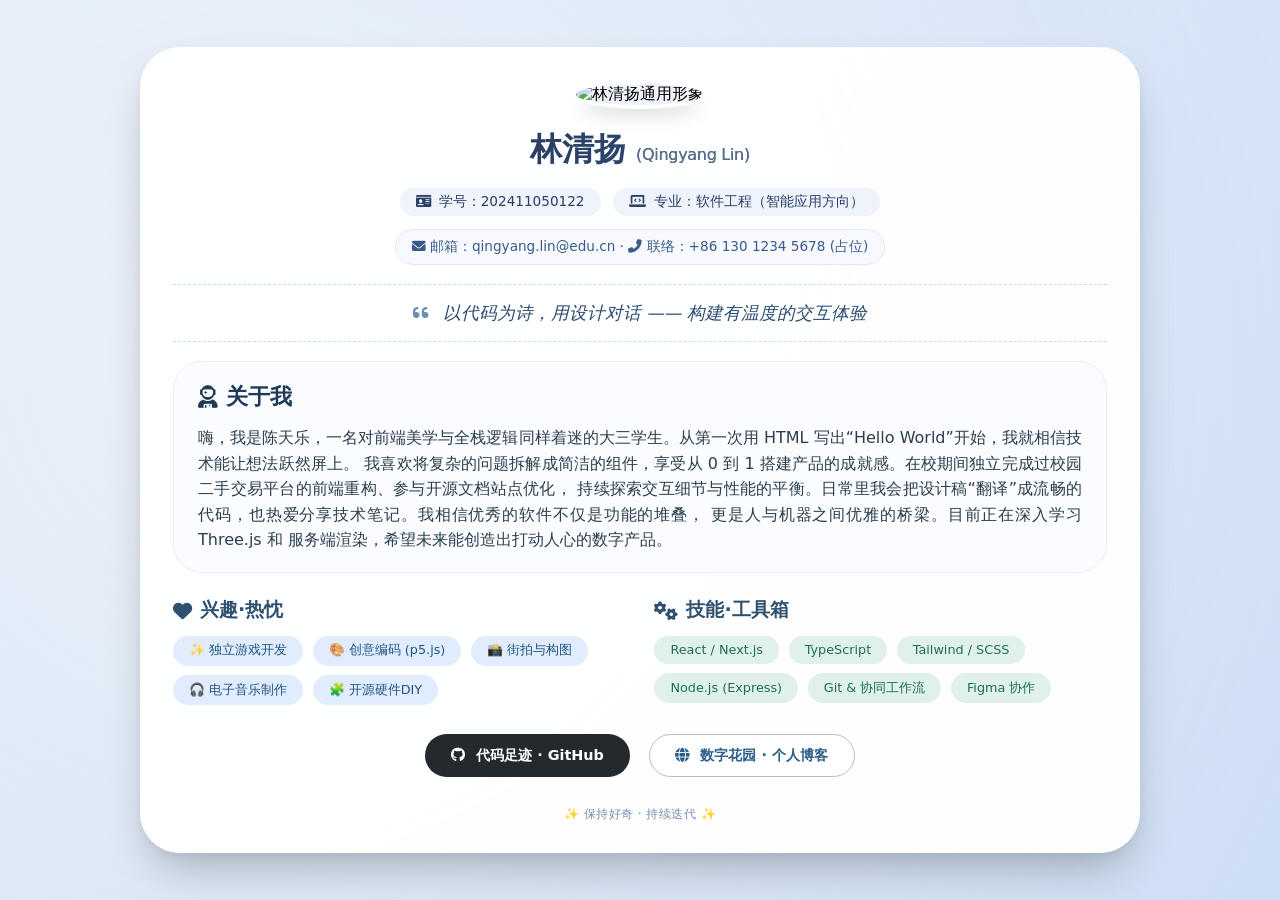
==== my-card/index.html @ 689b9042 "Add files via upload" ====
<!DOCTYPE html>
<html lang="zh-CN">
<head>
    <meta charset="UTF-8">
    <meta name="viewport" content="width=device-width, initial-scale=1.0, viewport-fit=cover">
    <title>数字名片 | 陈天乐 · 前端开发</title>
    <link rel="stylesheet" href="https://cdnjs.cloudflare.com/ajax/libs/font-awesome/6.0.0-beta3/css/all.min.css">
    <link rel="stylesheet" href="style.css">
</head>
<body>
    <div class="background-decoration"></div>
    <main class="card-container">
        <div class="digital-card">
            <div class="avatar-wrapper">
                <img src="images/avatar.svg" alt="林清扬通用形象" class="avatar">
            </div>
            <div class="identity">
                <h1 class="name">林清扬 <span class="nickname">(Qingyang Lin)</span></h1>
                <div class="badge-row">
                    <span class="info-badge"><i class="fas fa-id-card"></i> 学号：202411050122</span>
                    <span class="info-badge"><i class="fas fa-laptop-code"></i> 专业：软件工程（智能应用方向）</span>
                </div>
                <div class="contact-placeholder">
                    <i class="fas fa-envelope"></i> 邮箱：qingyang.lin@edu.cn  ·  
                    <i class="fas fa-phone-alt"></i> 联络：+86 130 1234 5678 (占位)
                </div>
            </div>
            <div class="signature">
                <i class="fas fa-quote-left"></i> 以代码为诗，用设计对话 —— 构建有温度的交互体验
            </div>
            <div class="bio">
                <h2><i class="fas fa-user-astronaut"></i> 关于我</h2>
                <p>
                    嗨，我是陈天乐，一名对前端美学与全栈逻辑同样着迷的大三学生。从第一次用 HTML 写出“Hello World”开始，我就相信技术能让想法跃然屏上。 
                    我喜欢将复杂的问题拆解成简洁的组件，享受从 0 到 1 搭建产品的成就感。在校期间独立完成过校园二手交易平台的前端重构、参与开源文档站点优化，
                    持续探索交互细节与性能的平衡。日常里我会把设计稿“翻译”成流畅的代码，也热爱分享技术笔记。我相信优秀的软件不仅是功能的堆叠，
                    更是人与机器之间优雅的桥梁。目前正在深入学习 Three.js 和 服务端渲染，希望未来能创造出打动人心的数字产品。
                </p>
            </div>
            <div class="tags-section">
                <div class="tag-group">
                    <h3><i class="fas fa-heart"></i> 兴趣·热忱</h3>
                    <div class="tag-list">
                        <span class="tag interest">✨ 独立游戏开发</span>
                        <span class="tag interest">🎨 创意编码 (p5.js)</span>
                        <span class="tag interest">📸 街拍与构图</span>
                        <span class="tag interest">🎧 电子音乐制作</span>
                        <span class="tag interest">🧩 开源硬件DIY</span>
                    </div>
                </div>
                <div class="tag-group">
                    <h3><i class="fas fa-cogs"></i> 技能·工具箱</h3>
                    <div class="tag-list">
                        <span class="tag skill">React / Next.js</span>
                        <span class="tag skill">TypeScript</span>
                        <span class="tag skill">Tailwind / SCSS</span>
                        <span class="tag skill">Node.js (Express)</span>
                        <span class="tag skill">Git & 协同工作流</span>
                        <span class="tag skill">Figma 协作</span>
                    </div>
                </div>
            </div>
            <div class="external-links">
                <a href="https://github.com/qingyang-lin" target="_blank" rel="noopener noreferrer" class="link-btn github">
                    <i class="fab fa-github"></i> 代码足迹 · GitHub
                </a>
                <a href="https://qingyang.dev" target="_blank" rel="noopener noreferrer" class="link-btn portfolio">
                    <i class="fas fa-globe"></i> 数字花园 · 个人博客
                </a>
            </div>
            <div class="card-footer">
                <span>✨ 保持好奇 · 持续迭代 ✨</span>
            </div>
        </div>
    </main>
</body>
</html>
---- my-card/style.css ----
/* 全局重置与字体 */
* {
    margin: 0;
    padding: 0;
    box-sizing: border-box;
}

body {
    font-family: 'Segoe UI', 'Poppins', system-ui, -apple-system, 'Roboto', sans-serif;
    background: linear-gradient(145deg, #e0eafc 0%, #cfdef3 100%);
    min-height: 100vh;
    display: flex;
    align-items: center;
    justify-content: center;
    padding: 2rem 1.5rem;
    position: relative;
}

/* 动态背景装饰 */
.background-decoration {
    position: fixed;
    top: 0;
    left: 0;
    width: 100%;
    height: 100%;
    background: radial-gradient(circle at 20% 40%, rgba(255,255,245,0.4) 0%, rgba(200,220,250,0.2) 100%);
    pointer-events: none;
    z-index: 0;
}

.card-container {
    width: 100%;
    max-width: 1000px;
    margin: 0 auto;
    position: relative;
    z-index: 2;
}

/* 卡片主体 */
.digital-card {
    background: rgba(255, 255, 255, 0.96);
    backdrop-filter: blur(2px);
    border-radius: 2.5rem;
    box-shadow: 0 25px 45px -12px rgba(0, 0, 0, 0.25), 0 4px 12px rgba(0, 0, 0, 0.05);
    padding: 2rem 2rem 1.8rem;
    transition: transform 0.25s ease;
    border: 1px solid rgba(255,255,255,0.5);
}

.digital-card:hover {
    transform: translateY(-5px);
}

/* 头像区 */
.avatar-wrapper {
    text-align: center;
    margin-bottom: 1.2rem;
}

.avatar {
    width: 128px;
    height: 128px;
    border-radius: 50%;
    object-fit: cover;
    box-shadow: 0 12px 20px -8px rgba(0, 0, 0, 0.2);
    border: 4px solid white;
    background: #f0f4fa;
}

/* 身份信息 */
.identity {
    text-align: center;
    margin-bottom: 1.2rem;
}

.name {
    font-size: 2rem;
    font-weight: 700;
    background: linear-gradient(135deg, #1F2A48, #3A5F8F);
    background-clip: text;
    -webkit-background-clip: text;
    color: transparent;
    letter-spacing: -0.3px;
}

.nickname {
    font-size: 1rem;
    font-weight: 400;
    color: #5c6f8c;
}

.badge-row {
    display: flex;
    flex-wrap: wrap;
    justify-content: center;
    gap: 0.8rem;
    margin: 1rem 0 0.8rem;
}

.info-badge {
    background: #eef3fc;
    padding: 0.3rem 1rem;
    border-radius: 40px;
    font-size: 0.85rem;
    font-weight: 500;
    color: #2c3e66;
    display: inline-flex;
    align-items: center;
    gap: 0.5rem;
}

.contact-placeholder {
    background: #f8f9fe;
    padding: 0.5rem 1rem;
    border-radius: 60px;
    font-size: 0.85rem;
    color: #3a5a8a;
    width: fit-content;
    margin: 0.5rem auto 0;
    border: 1px solid #e2e9f2;
}

/* 个性签名 */
.signature {
    text-align: center;
    font-style: italic;
    font-size: 1.1rem;
    padding: 1rem 0;
    margin: 1rem 0;
    border-top: 1px dashed #cbdde9;
    border-bottom: 1px dashed #cbdde9;
    color: #2c4b72;
}

.signature i {
    color: #6c8db0;
    margin-right: 0.5rem;
}

/* BIO 自我介绍 */
.bio {
    background: #fafcff;
    padding: 1.2rem 1.5rem;
    border-radius: 1.8rem;
    margin: 1.2rem 0;
    border: 1px solid #e9eff5;
}

.bio h2 {
    font-size: 1.4rem;
    margin-bottom: 0.8rem;
    color: #1f3a57;
    display: flex;
    align-items: center;
    gap: 0.5rem;
}

.bio p {
    line-height: 1.6;
    color: #2c3e4e;
    text-align: justify;
}

/* 标签双栏区域 */
.tags-section {
    display: flex;
    flex-wrap: wrap;
    gap: 1.8rem;
    margin: 1.5rem 0;
}

.tag-group {
    flex: 1;
    min-width: 200px;
}

.tag-group h3 {
    font-size: 1.2rem;
    margin-bottom: 0.8rem;
    color: #2f5170;
    display: flex;
    align-items: center;
    gap: 0.5rem;
}

.tag-list {
    display: flex;
    flex-wrap: wrap;
    gap: 0.6rem;
}

.tag {
    background: #eef2f8;
    padding: 0.4rem 1rem;
    border-radius: 40px;
    font-size: 0.8rem;
    font-weight: 500;
    transition: all 0.2s;
    cursor: default;
}

.tag.interest {
    background: #e1ecfe;
    color: #1f5680;
}

.tag.skill {
    background: #e0f0ea;
    color: #1f6e5c;
}

.tag:hover {
    transform: translateY(-2px);
    box-shadow: 0 4px 8px rgba(0,0,0,0.05);
}

/* 外部链接按钮 */
.external-links {
    display: flex;
    flex-wrap: wrap;
    justify-content: center;
    gap: 1.2rem;
    margin: 1.8rem 0 1rem;
}

.link-btn {
    display: inline-flex;
    align-items: center;
    gap: 0.7rem;
    background: #f0f4fa;
    padding: 0.7rem 1.6rem;
    border-radius: 60px;
    font-weight: 600;
    text-decoration: none;
    transition: 0.2s;
    font-size: 0.9rem;
    color: #2c3e66;
    border: 1px solid #cfdfee;
}

.link-btn.github {
    background: #24292e;
    color: white;
    border: none;
}

.link-btn.portfolio {
    background: #ffffff;
    border: 1px solid #abc0d0;
    color: #2a5f8a;
}

.link-btn:hover {
    transform: translateY(-3px);
    box-shadow: 0 8px 18px rgba(0,0,0,0.1);
}

.card-footer {
    text-align: center;
    margin-top: 1.8rem;
    font-size: 0.75rem;
    color: #7a8eab;
    letter-spacing: 0.5px;
}

/* 移动端适配 */
@media (max-width: 680px) {
    .digital-card {
        padding: 1.5rem;
    }
    .name {
        font-size: 1.6rem;
    }
    .badge-row {
        flex-direction: column;
        align-items: center;
    }
    .tags-section {
        flex-direction: column;
        gap: 1rem;
    }
    .external-links {
        flex-direction: column;
        align-items: stretch;
    }
    .link-btn {
        justify-content: center;
    }
}
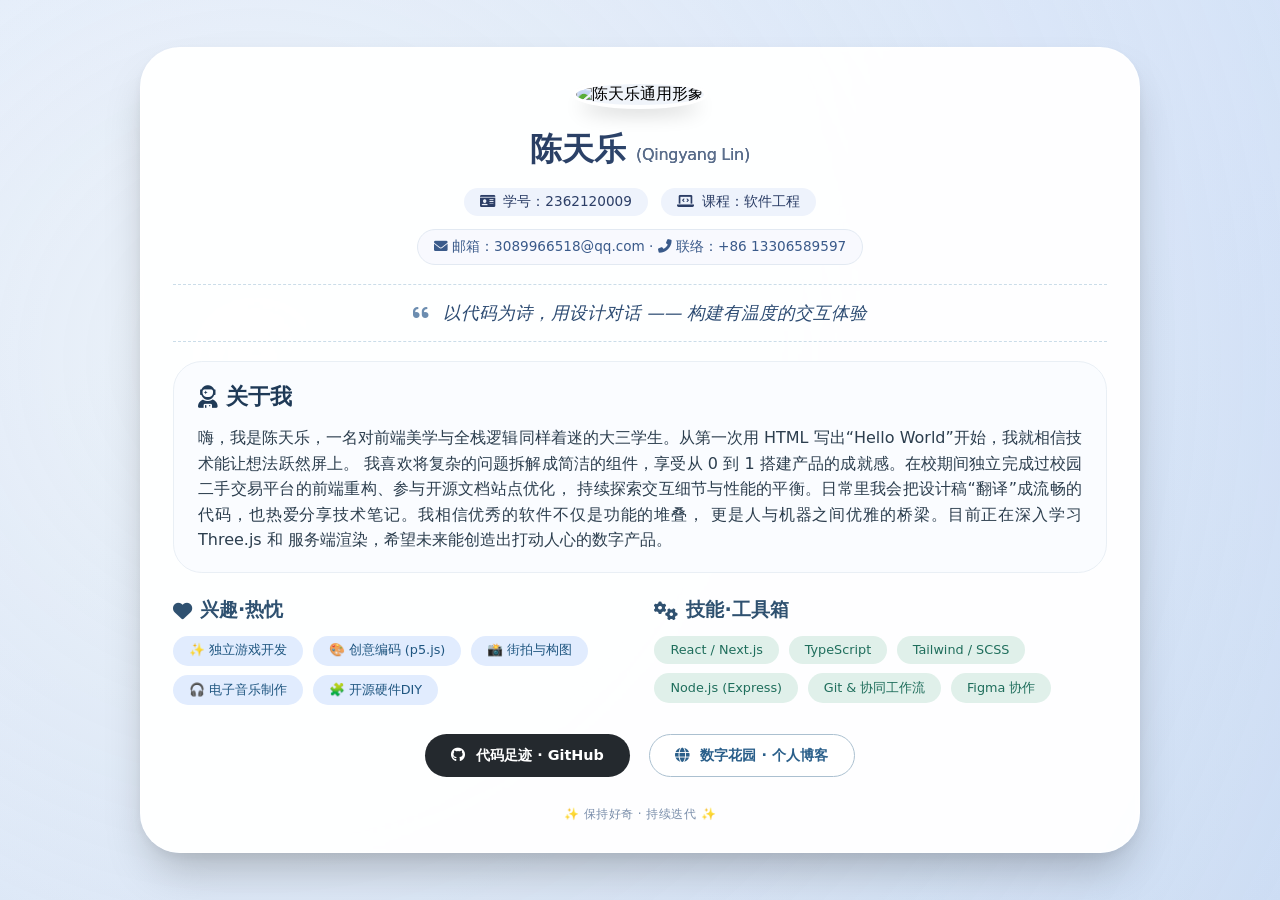
==== commit a7dc6cae: "Update personal information in index.html" ====
--- a/my-card/index.html
+++ b/my-card/index.html
@@ -12,17 +12,17 @@
     <main class="card-container">
         <div class="digital-card">
             <div class="avatar-wrapper">
-                <img src="images/avatar.svg" alt="林清扬通用形象" class="avatar">
+                <img src="images/avatar.svg" alt="陈天乐通用形象" class="avatar">
             </div>
             <div class="identity">
-                <h1 class="name">林清扬 <span class="nickname">(Qingyang Lin)</span></h1>
+                <h1 class="name">陈天乐 <span class="nickname">(Qingyang Lin)</span></h1>
                 <div class="badge-row">
-                    <span class="info-badge"><i class="fas fa-id-card"></i> 学号：202411050122</span>
-                    <span class="info-badge"><i class="fas fa-laptop-code"></i> 专业：软件工程（智能应用方向）</span>
+                    <span class="info-badge"><i class="fas fa-id-card"></i> 学号：2362120009</span>
+                    <span class="info-badge"><i class="fas fa-laptop-code"></i> 课程：软件工程</span>
                 </div>
                 <div class="contact-placeholder">
-                    <i class="fas fa-envelope"></i> 邮箱：qingyang.lin@edu.cn  ·  
-                    <i class="fas fa-phone-alt"></i> 联络：+86 130 1234 5678 (占位)
+                    <i class="fas fa-envelope"></i> 邮箱：3089966518@qq.com  ·  
+                    <i class="fas fa-phone-alt"></i> 联络：+86 13306589597 
                 </div>
             </div>
             <div class="signature">
@@ -74,4 +74,4 @@
         </div>
     </main>
 </body>
-</html>+</html>
